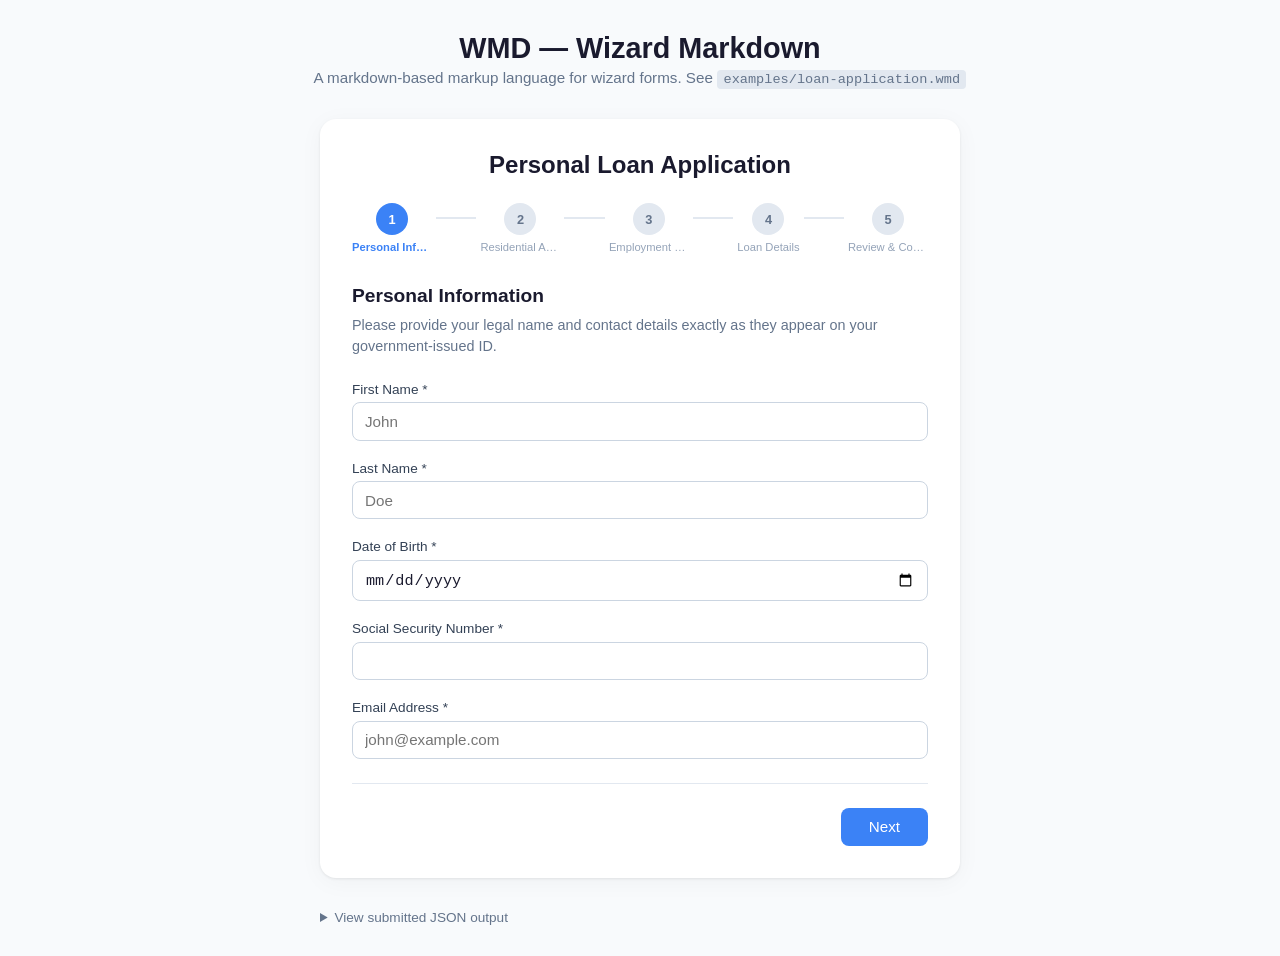
==== wmd/index.html @ a1d05413 "Add WMD (Wizard Markdown) language spec and JavaScript library Design a markdown-based markup langua" ====
<!DOCTYPE html>
<html lang="en">
<head>
  <meta charset="UTF-8">
  <meta name="viewport" content="width=device-width, initial-scale=1.0">
  <title>WMD — Wizard Markdown Demo</title>
  <link rel="stylesheet" href="src/styles.css">
  <style>
    * { margin: 0; padding: 0; box-sizing: border-box; }
    body {
      background: #f8fafc;
      min-height: 100vh;
      padding: 2rem 1rem;
    }
    .demo-header {
      text-align: center;
      margin-bottom: 2rem;
      font-family: -apple-system, BlinkMacSystemFont, "Segoe UI", Roboto, sans-serif;
    }
    .demo-header h1 {
      font-size: 1.8rem;
      color: #1a1a2e;
      margin-bottom: 0.25rem;
    }
    .demo-header p {
      color: #64748b;
      font-size: 0.95rem;
    }
    .demo-header code {
      background: #e2e8f0;
      padding: 0.15rem 0.4rem;
      border-radius: 0.25rem;
      font-size: 0.85rem;
    }
    #wizard {
      background: #fff;
      border-radius: 1rem;
      box-shadow: 0 1px 3px rgba(0,0,0,0.08), 0 4px 24px rgba(0,0,0,0.04);
      max-width: 640px;
      margin: 0 auto;
    }
    .demo-output {
      max-width: 640px;
      margin: 2rem auto 0;
      font-family: -apple-system, BlinkMacSystemFont, "Segoe UI", Roboto, sans-serif;
    }
    .demo-output summary {
      cursor: pointer;
      color: #64748b;
      font-size: 0.85rem;
    }
    .demo-output pre {
      background: #1e293b;
      color: #e2e8f0;
      padding: 1rem;
      border-radius: 0.5rem;
      margin-top: 0.5rem;
      font-size: 0.8rem;
      overflow-x: auto;
    }
  </style>
</head>
<body>
  <div class="demo-header">
    <h1>WMD — Wizard Markdown</h1>
    <p>A markdown-based markup language for wizard forms. See <code>examples/loan-application.wmd</code></p>
  </div>

  <div id="wizard"></div>

  <div class="demo-output">
    <details>
      <summary>View submitted JSON output</summary>
      <pre id="output">Submit the form to see the JSON output here.</pre>
    </details>
  </div>

  <script type="module">
    import WMD from './src/wmd.js';

    const wizard = await WMD.render('#wizard', {
      src: 'examples/loan-application.wmd',
      onSubmit(data) {
        document.getElementById('output').textContent = JSON.stringify(data, null, 2);
        document.querySelector('.demo-output details').open = true;
        console.log('[WMD] Submitted:', data);

        // Show success in the wizard
        const el = document.getElementById('wizard');
        el.innerHTML = `
          <div class="wmd-wizard">
            <div class="wmd-success">
              <div class="wmd-success-icon">\u2713</div>
              <p>Thank you! Your loan application has been submitted for review.</p>
            </div>
          </div>
        `;
      }
    });
  </script>
</body>
</html>
---- wmd/src/styles.css ----
/* WMD — Wizard Markdown Styles */

.wmd-wizard {
  font-family: -apple-system, BlinkMacSystemFont, "Segoe UI", Roboto, sans-serif;
  max-width: 640px;
  margin: 0 auto;
  padding: 2rem;
  color: #1a1a2e;
}

/* Title */
.wmd-title {
  font-size: 1.5rem;
  font-weight: 700;
  margin: 0 0 1.5rem;
  text-align: center;
  color: #1a1a2e;
}

/* Progress bar */
.wmd-progress {
  display: flex;
  align-items: center;
  margin-bottom: 2rem;
  gap: 0;
}

.wmd-progress-step {
  display: flex;
  flex-direction: column;
  align-items: center;
  gap: 0.35rem;
  flex-shrink: 0;
}

.wmd-step-number {
  width: 2rem;
  height: 2rem;
  border-radius: 50%;
  display: flex;
  align-items: center;
  justify-content: center;
  font-size: 0.8rem;
  font-weight: 600;
  background: #e2e8f0;
  color: #64748b;
  transition: all 0.2s;
}

.wmd-progress-step.wmd-active .wmd-step-number {
  background: #3b82f6;
  color: #fff;
}

.wmd-progress-step.wmd-completed .wmd-step-number {
  background: #22c55e;
  color: #fff;
}

.wmd-step-label {
  font-size: 0.7rem;
  color: #94a3b8;
  text-align: center;
  max-width: 5rem;
  white-space: nowrap;
  overflow: hidden;
  text-overflow: ellipsis;
}

.wmd-progress-step.wmd-active .wmd-step-label {
  color: #3b82f6;
  font-weight: 600;
}

.wmd-progress-step.wmd-completed .wmd-step-label {
  color: #22c55e;
}

.wmd-progress-line {
  flex: 1;
  height: 2px;
  background: #e2e8f0;
  margin: 0 0.25rem;
  margin-bottom: 1.2rem;
  transition: background 0.2s;
}

.wmd-progress-line.wmd-completed {
  background: #22c55e;
}

/* Step */
.wmd-step {
  margin-bottom: 1.5rem;
}

.wmd-step-title {
  font-size: 1.2rem;
  font-weight: 600;
  margin: 0 0 0.5rem;
  color: #1a1a2e;
}

.wmd-step-desc {
  font-size: 0.9rem;
  color: #64748b;
  margin: 0 0 1.5rem;
  line-height: 1.5;
}

/* Section heading within step */
.wmd-section-title {
  font-size: 1rem;
  font-weight: 600;
  margin: 1.5rem 0 0.75rem;
  color: #334155;
  padding-bottom: 0.35rem;
  border-bottom: 1px solid #e2e8f0;
}

.wmd-divider {
  border: none;
  border-top: 1px solid #e2e8f0;
  margin: 1.25rem 0;
}

/* Fields */
.wmd-field {
  margin-bottom: 1.25rem;
}

.wmd-label {
  display: block;
  font-size: 0.85rem;
  font-weight: 500;
  color: #334155;
  margin-bottom: 0.35rem;
}

.wmd-input {
  width: 100%;
  padding: 0.6rem 0.75rem;
  font-size: 0.95rem;
  border: 1px solid #cbd5e1;
  border-radius: 0.5rem;
  background: #fff;
  color: #1a1a2e;
  transition: border-color 0.15s, box-shadow 0.15s;
  box-sizing: border-box;
}

.wmd-input:focus {
  outline: none;
  border-color: #3b82f6;
  box-shadow: 0 0 0 3px rgba(59, 130, 246, 0.15);
}

textarea.wmd-input {
  resize: vertical;
  min-height: 5rem;
}

select.wmd-input {
  appearance: none;
  background-image: url("data:image/svg+xml,%3Csvg xmlns='http://www.w3.org/2000/svg' width='12' height='12' viewBox='0 0 12 12'%3E%3Cpath fill='%2364748b' d='M6 8L1 3h10z'/%3E%3C/svg%3E");
  background-repeat: no-repeat;
  background-position: right 0.75rem center;
  padding-right: 2rem;
}

/* Radio & Checkbox groups */
.wmd-radio-group,
.wmd-checkbox-group {
  display: flex;
  flex-direction: column;
  gap: 0.5rem;
}

.wmd-radio-label,
.wmd-checkbox-label {
  display: flex;
  align-items: center;
  gap: 0.5rem;
  font-size: 0.9rem;
  color: #334155;
  cursor: pointer;
}

.wmd-radio-label input,
.wmd-checkbox-label input {
  accent-color: #3b82f6;
  width: 1.1rem;
  height: 1.1rem;
  cursor: pointer;
}

/* Error state */
.wmd-field-error .wmd-input {
  border-color: #ef4444;
}

.wmd-field-error .wmd-input:focus {
  box-shadow: 0 0 0 3px rgba(239, 68, 68, 0.15);
}

.wmd-error-msg {
  font-size: 0.8rem;
  color: #ef4444;
  margin-top: 0.3rem;
}

/* Navigation */
.wmd-nav {
  display: flex;
  justify-content: space-between;
  align-items: center;
  margin-top: 1.5rem;
  padding-top: 1.5rem;
  border-top: 1px solid #e2e8f0;
}

.wmd-btn {
  padding: 0.65rem 1.75rem;
  font-size: 0.95rem;
  font-weight: 500;
  border: none;
  border-radius: 0.5rem;
  cursor: pointer;
  transition: all 0.15s;
}

.wmd-btn:disabled {
  opacity: 0.6;
  cursor: not-allowed;
}

.wmd-btn-back {
  background: #f1f5f9;
  color: #475569;
}

.wmd-btn-back:hover:not(:disabled) {
  background: #e2e8f0;
}

.wmd-btn-next {
  background: #3b82f6;
  color: #fff;
}

.wmd-btn-next:hover:not(:disabled) {
  background: #2563eb;
}

/* Submit error */
.wmd-submit-error {
  font-size: 0.85rem;
  color: #ef4444;
  background: #fef2f2;
  border: 1px solid #fecaca;
  padding: 0.5rem 0.75rem;
  border-radius: 0.375rem;
  margin-bottom: 0.75rem;
  width: 100%;
}

/* Success screen */
.wmd-success {
  text-align: center;
  padding: 3rem 1rem;
}

.wmd-success-icon {
  width: 4rem;
  height: 4rem;
  border-radius: 50%;
  background: #22c55e;
  color: #fff;
  font-size: 2rem;
  display: flex;
  align-items: center;
  justify-content: center;
  margin: 0 auto 1rem;
}

.wmd-success p {
  font-size: 1.1rem;
  color: #334155;
}
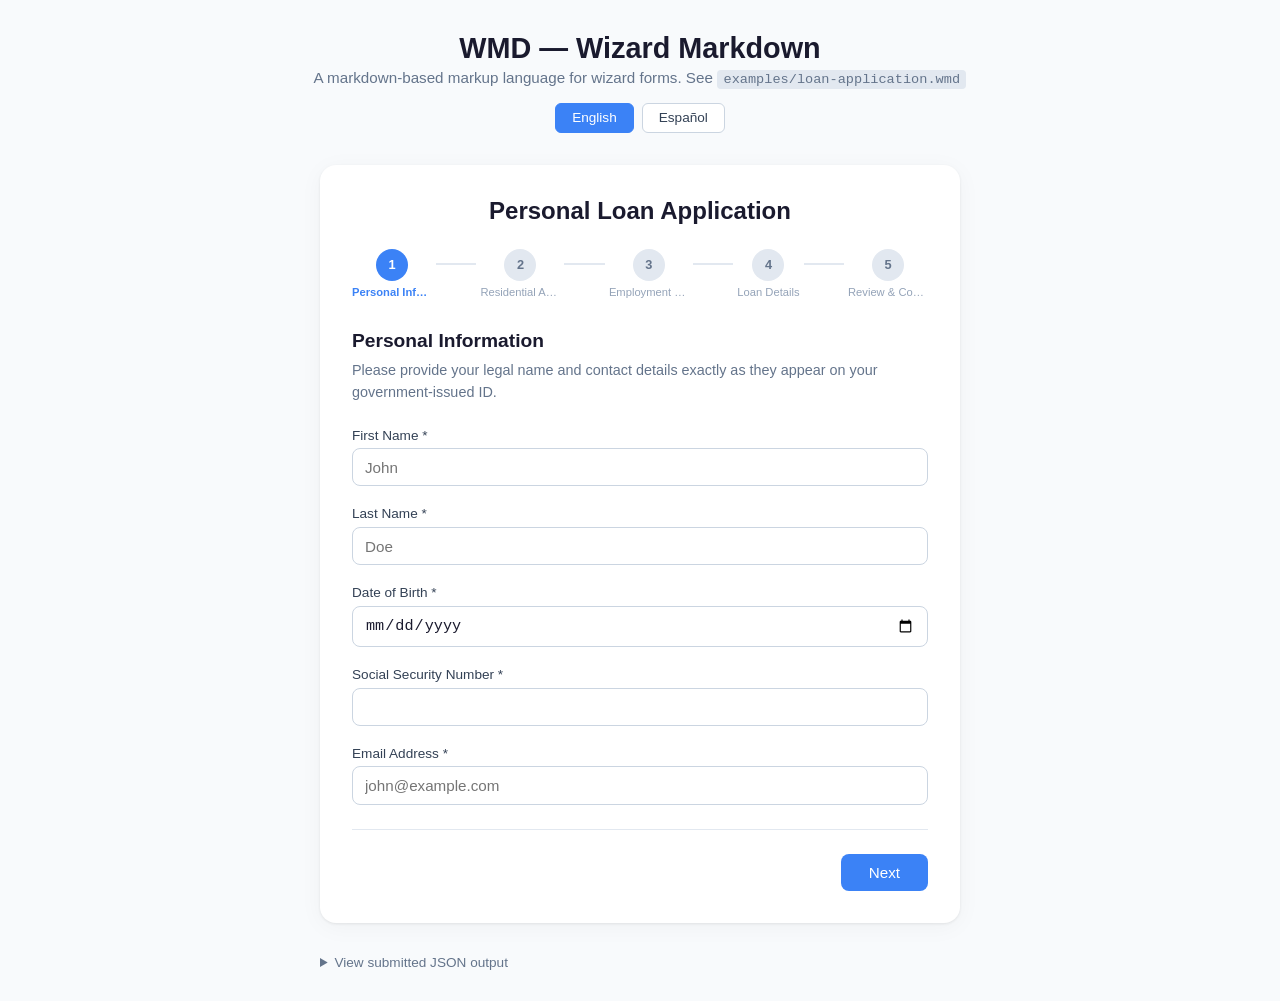
==== commit 104c99a7: "Add full i18n support for WMD wizard forms Three locale sources with clear precedence:   JS options." ====
--- a/wmd/index.html
+++ b/wmd/index.html
@@ -32,6 +32,31 @@
       border-radius: 0.25rem;
       font-size: 0.85rem;
     }
+    .demo-lang {
+      display: flex;
+      justify-content: center;
+      gap: 0.5rem;
+      margin-top: 1rem;
+      font-family: -apple-system, BlinkMacSystemFont, "Segoe UI", Roboto, sans-serif;
+    }
+    .demo-lang button {
+      padding: 0.4rem 1rem;
+      border: 1px solid #cbd5e1;
+      border-radius: 0.375rem;
+      background: #fff;
+      color: #334155;
+      cursor: pointer;
+      font-size: 0.85rem;
+      transition: all 0.15s;
+    }
+    .demo-lang button.active {
+      background: #3b82f6;
+      color: #fff;
+      border-color: #3b82f6;
+    }
+    .demo-lang button:hover:not(.active) {
+      background: #f1f5f9;
+    }
     #wizard {
       background: #fff;
       border-radius: 1rem;
@@ -64,6 +89,10 @@
   <div class="demo-header">
     <h1>WMD — Wizard Markdown</h1>
     <p>A markdown-based markup language for wizard forms. See <code>examples/loan-application.wmd</code></p>
+    <div class="demo-lang">
+      <button class="active" data-lang="en">English</button>
+      <button data-lang="es">Espa&ntilde;ol</button>
+    </div>
   </div>
 
   <div id="wizard"></div>
@@ -78,25 +107,56 @@
   <script type="module">
     import WMD from './src/wmd.js';
 
-    const wizard = await WMD.render('#wizard', {
-      src: 'examples/loan-application.wmd',
-      onSubmit(data) {
-        document.getElementById('output').textContent = JSON.stringify(data, null, 2);
-        document.querySelector('.demo-output details').open = true;
-        console.log('[WMD] Submitted:', data);
+    const LOCALE_URLS = {
+      en: null,
+      es: 'examples/locales/es.json',
+    };
 
-        // Show success in the wizard
-        const el = document.getElementById('wizard');
-        el.innerHTML = `
-          <div class="wmd-wizard">
-            <div class="wmd-success">
-              <div class="wmd-success-icon">\u2713</div>
-              <p>Thank you! Your loan application has been submitted for review.</p>
+    let currentLang = 'en';
+
+    async function renderWizard(lang) {
+      currentLang = lang;
+
+      // Update active button
+      document.querySelectorAll('.demo-lang button').forEach(btn => {
+        btn.classList.toggle('active', btn.dataset.lang === lang);
+      });
+
+      const opts = {
+        src: 'examples/loan-application.wmd',
+        onSubmit(data) {
+          document.getElementById('output').textContent = JSON.stringify(data, null, 2);
+          document.querySelector('.demo-output details').open = true;
+          console.log('[WMD] Submitted:', data);
+
+          const el = document.getElementById('wizard');
+          el.innerHTML = `
+            <div class="wmd-wizard">
+              <div class="wmd-success">
+                <div class="wmd-success-icon">\u2713</div>
+                <p>${lang === 'es'
+                  ? 'Gracias! Su solicitud de pr\u00e9stamo ha sido enviada para revisi\u00f3n.'
+                  : 'Thank you! Your loan application has been submitted for review.'}</p>
+              </div>
             </div>
-          </div>
-        `;
+          `;
+        }
+      };
+
+      if (LOCALE_URLS[lang]) {
+        opts.locale_url = LOCALE_URLS[lang];
       }
+
+      await WMD.render('#wizard', opts);
+    }
+
+    // Language switcher
+    document.querySelectorAll('.demo-lang button').forEach(btn => {
+      btn.addEventListener('click', () => renderWizard(btn.dataset.lang));
     });
+
+    // Initial render
+    renderWizard('en');
   </script>
 </body>
 </html>
